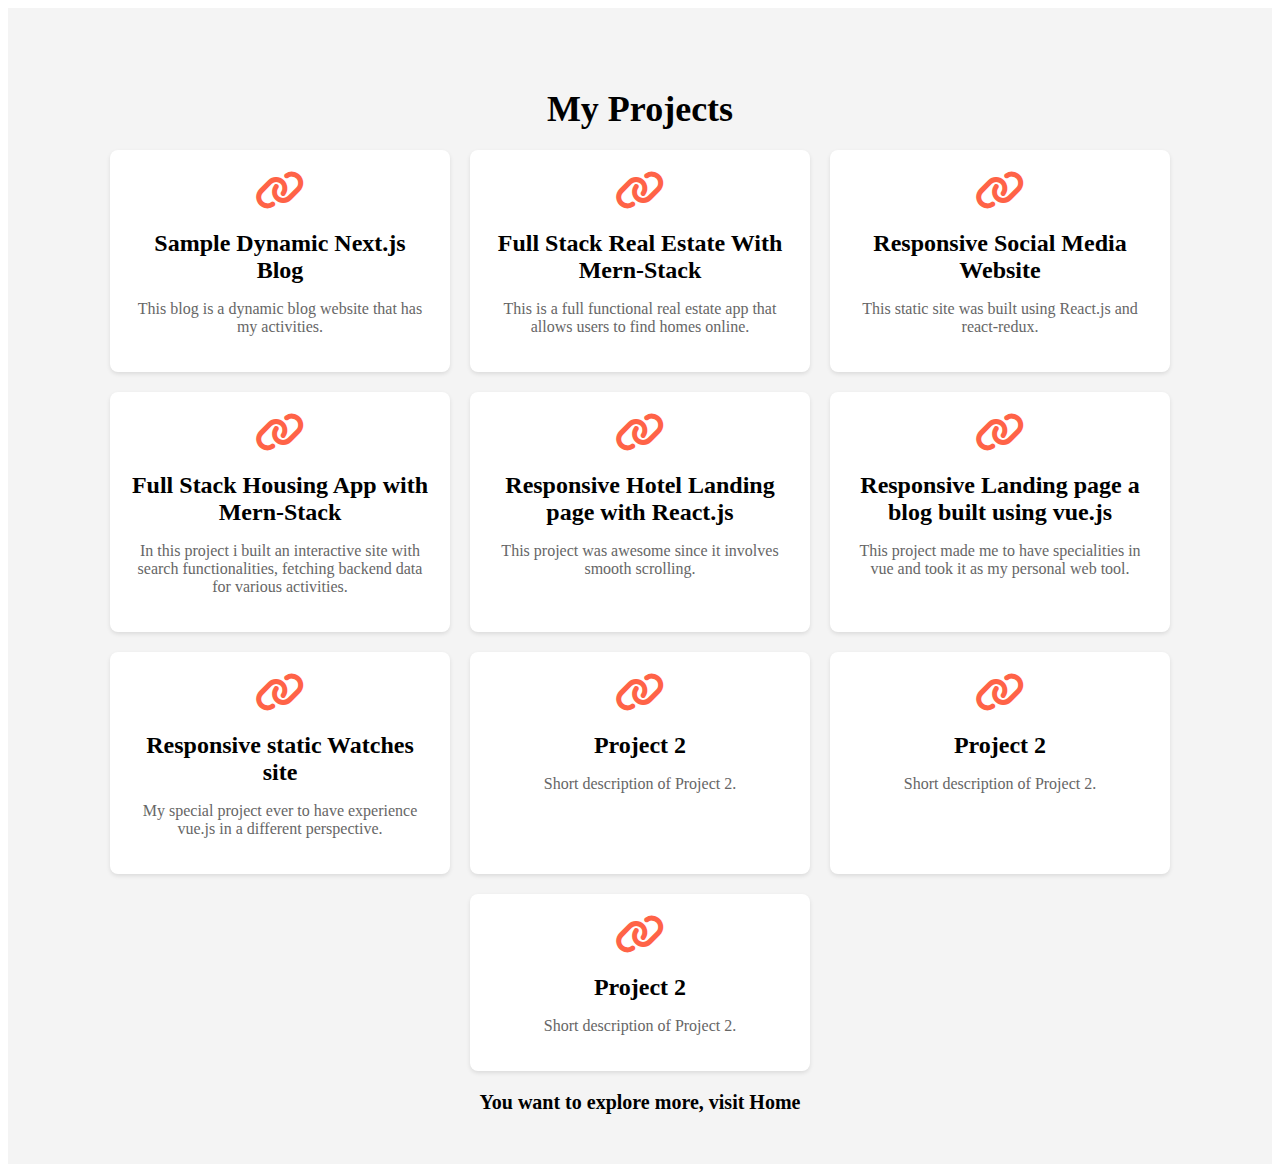
==== about/projects/projects.html @ ba5b31ff "added my external projects" ====
<!DOCTYPE html>
<html lang="en">
<head>
    <!-- Meta information about the page -->
    <meta charset="UTF-8">
    <meta name="viewport" content="width=device-width, initial-scale=1.0">
    <title>My Works</title>
    <!-- Link to the external stylesheet -->
    <link rel="stylesheet" href="./projects.css">
    <!-- Link to FontAwesome for icons -->
    <link rel="stylesheet" href="https://cdnjs.cloudflare.com/ajax/libs/font-awesome/6.0.0-beta3/css/all.min.css">
</head>
<body>
    <!-- Navigation bar -->
    <nav class="navbar">
        
        
        
        
    </nav>

    <!-- Projects section -->
    <section class="projects">
        <h2>My Projects</h2>
        <div class="projects-grid">
            <div class="project-card">
                <a href="https://real-estate-website-3q69.vercel.app/" target="_blank">
                    <i class="fas fa-link card-icon"></i>
                    <h3>Sample Dynamic Next.js Blog</h3>
                    <p>This blog is a dynamic blog website that has my activities.</p>
                </a>
            </div>
            <div class="project-card">
                <a href="https://real-estate-front-lime.vercel.app/" target="_blank">
                    <i class="fas fa-link card-icon"></i>
                    <h3>Full Stack Real Estate With Mern-Stack</h3>
                    <p>This is a full functional real estate app that allows users to find homes online.</p>
                </a>
            </div>

            <div class="project-card">
                <a href="https://mern-social-media-zeta.vercel.app/" target="_blank">
                    <i class="fas fa-link card-icon"></i>
                    <h3>Responsive Social Media Website</h3>
                    <p>This static site was built using React.js and react-redux.</p>
                </a>
            </div>

            <div class="project-card">
                <a href="https://estate.100jsprojects.com/" target="_blank">
                    <i class="fas fa-link card-icon"></i>
                    <h3>Full Stack Housing App with Mern-Stack</h3>
                    <p>In this project i built an interactive site with search functionalities, fetching backend data for various activities.</p>
                </a>
            </div>

            <div class="project-card">
                <a href="https://hotel-responsive-website-design.vercel.app/" target="_blank">
                    <i class="fas fa-link card-icon"></i>
                    <h3>Responsive Hotel Landing page with React.js</h3>
                    <p>This project was awesome since it involves smooth scrolling.</p>
                </a>
            </div>

            <div class="project-card">
                <a href="https://responsive-design-template.vercel.app/" target="_blank">
                    <i class="fas fa-link card-icon"></i>
                    <h3>Responsive Landing page a blog built using vue.js</h3>
                    <p>This project made me to have specialities in vue and took it as my personal web tool.</p>
                </a>
            </div>

            <div class="project-card">
                <a href="https://shop-watches.vercel.app/" target="_blank">
                    <i class="fas fa-link card-icon"></i>
                    <h3>Responsive static Watches site</h3>
                    <p>My special project ever to have experience vue.js in a different perspective.</p>
                </a>
            </div>

            <div class="project-card">
                <a href="https://project2.example.com" target="_blank">
                    <i class="fas fa-link card-icon"></i>
                    <h3>Project 2</h3>
                    <p>Short description of Project 2.</p>
                </a>
            </div>

            <div class="project-card">
                <a href="https://project2.example.com" target="_blank">
                    <i class="fas fa-link card-icon"></i>
                    <h3>Project 2</h3>
                    <p>Short description of Project 2.</p>
                </a>
            </div>

            <div class="project-card">
                <a href="https://project2.example.com" target="_blank">
                    <i class="fas fa-link card-icon"></i>
                    <h3>Project 2</h3>
                    <p>Short description of Project 2.</p>
                </a>
            </div>
            <!-- Repeat for all 8 projects -->
        </div>



        <div class="explore-more">
            <a href="/index.html" class="explore-link"><b>You want to explore more, visit Home</b></a>
        </div>
    </section>


    <script>
        const hamburger = document.getElementById('hamburger');
        const navbarLinks = document.getElementById('navbar-links');

        hamburger.addEventListener('click', () => {
            navbarLinks.classList.toggle('active');
        });
    </script>
</body>
</html>
---- about/projects/projects.css ----
.projects {
  padding: 50px 20px;
  background-color: #f4f4f4;
  text-align: center;
}

.projects h2 {
  font-size: 36px;
  margin-bottom: 20px;
}

.projects-grid {
  display: flex;
  flex-wrap: wrap;
  justify-content: center;
  gap: 20px;
}

.project-card {
  background-color: #ffffff;
  padding: 20px;
  border-radius: 8px;
  box-shadow: 0 2px 4px rgba(0, 0, 0, 0.1);
  width: 300px;
  text-align: center;
  transition: transform 0.3s;
}

.project-card:hover {
  transform: translateY(-5px);
}

.project-card a {
  text-decoration: none;
  color: inherit;
}

.project-card h3 {
  font-size: 24px;
  margin: 10px 0;
}

.project-card p {
  font-size: 16px;
  color: #666;
}

.card-icon {
  font-size: 40px;
  color: #ff6347; /* Adjust color as needed */
  margin-bottom: 10px;
}

.navbar-left,
.navbar-center,
.navbar-right {
  display: flex;
  align-items: center;
}

/* Add this to your existing CSS file */
.explore-more {
  text-align: center;
  margin-top: 20px;
}

.explore-link {
  font-size: 20px;
  font-weight: bold;
  color: #000;
  text-decoration: none;
}

.explore-link:hover {
  text-decoration: underline;
}
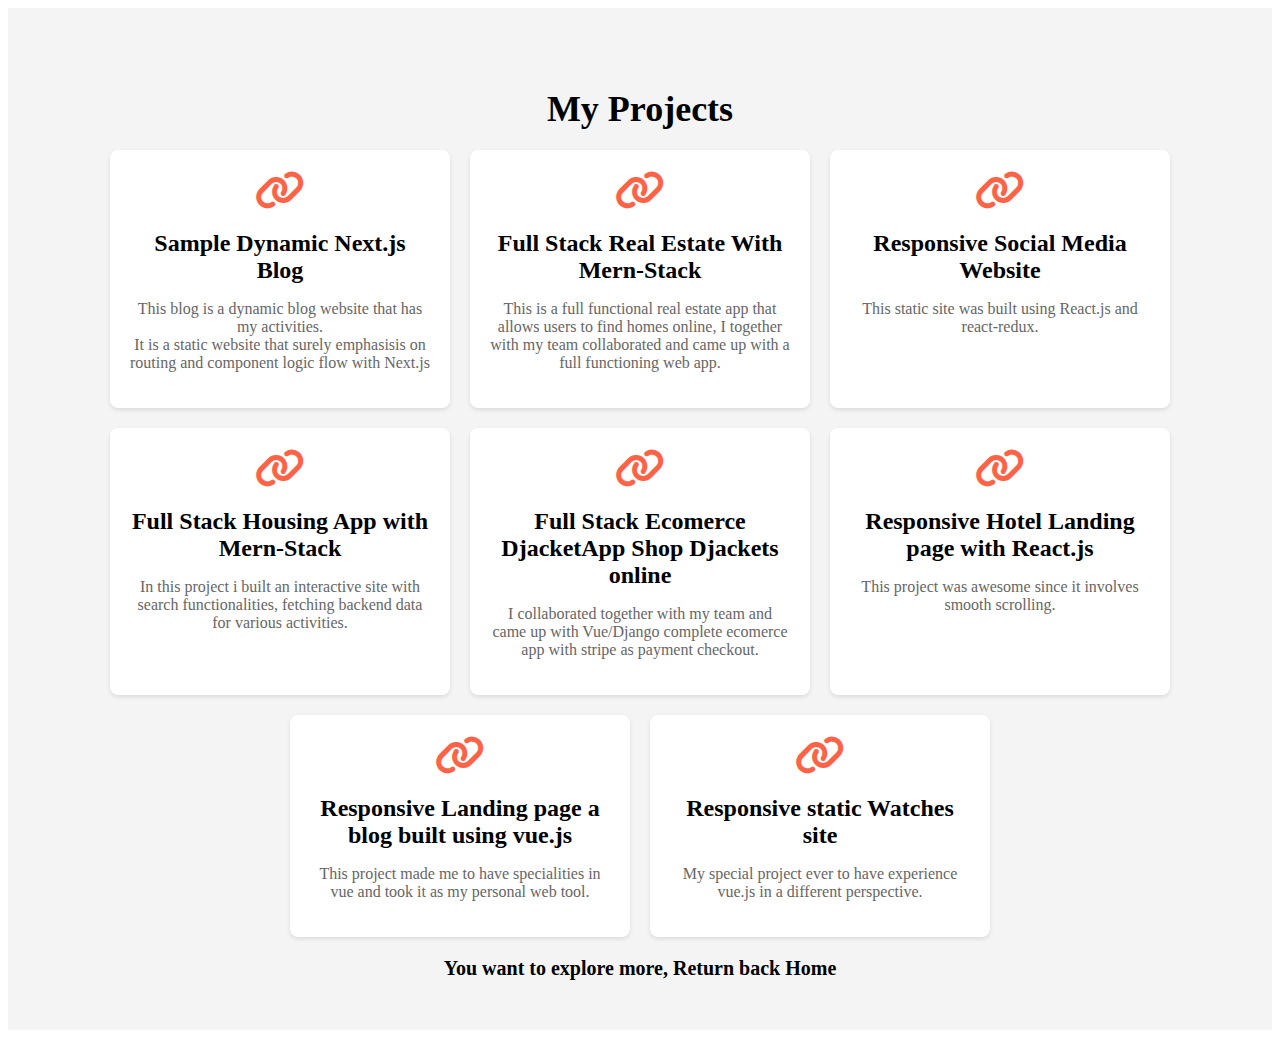
==== commit 6335740b: "added a project" ====
--- a/about/projects/projects.html
+++ b/about/projects/projects.html
@@ -27,14 +27,14 @@
                 <a href="https://real-estate-website-3q69.vercel.app/" target="_blank">
                     <i class="fas fa-link card-icon"></i>
                     <h3>Sample Dynamic Next.js Blog</h3>
-                    <p>This blog is a dynamic blog website that has my activities.</p>
+                    <p>This blog is a dynamic blog website that has my activities.<br> It is a static website that surely emphasisis on routing and component logic flow with Next.js</p>
                 </a>
             </div>
             <div class="project-card">
                 <a href="https://real-estate-front-lime.vercel.app/" target="_blank">
                     <i class="fas fa-link card-icon"></i>
                     <h3>Full Stack Real Estate With Mern-Stack</h3>
-                    <p>This is a full functional real estate app that allows users to find homes online.</p>
+                    <p>This is a full functional real estate app that allows users to find homes online, I together with my team collaborated and came up with a full functioning web app.</p>
                 </a>
             </div>
 
@@ -53,6 +53,16 @@
                     <p>In this project i built an interactive site with search functionalities, fetching backend data for various activities.</p>
                 </a>
             </div>
+            <div class="project-card">
+                 <a href="https://zentea.ch/" target="_blank">
+                    <i class="fas fa-link card-icon"></i>
+                    <h3>Full Stack Ecomerce DjacketApp Shop Djackets online</h3>
+                    <p>I collaborated together with my team and came up with Vue/Django complete ecomerce app with stripe as payment checkout.</p>
+                </a>
+            </div>
+
+
+           
 
             <div class="project-card">
                 <a href="https://hotel-responsive-website-design.vercel.app/" target="_blank">
@@ -78,36 +88,15 @@
                 </a>
             </div>
 
-            <div class="project-card">
-                <a href="https://project2.example.com" target="_blank">
-                    <i class="fas fa-link card-icon"></i>
-                    <h3>Project 2</h3>
-                    <p>Short description of Project 2.</p>
-                </a>
-            </div>
-
-            <div class="project-card">
-                <a href="https://project2.example.com" target="_blank">
-                    <i class="fas fa-link card-icon"></i>
-                    <h3>Project 2</h3>
-                    <p>Short description of Project 2.</p>
-                </a>
-            </div>
-
-            <div class="project-card">
-                <a href="https://project2.example.com" target="_blank">
-                    <i class="fas fa-link card-icon"></i>
-                    <h3>Project 2</h3>
-                    <p>Short description of Project 2.</p>
-                </a>
-            </div>
+            
+            
             <!-- Repeat for all 8 projects -->
         </div>
 
 
 
         <div class="explore-more">
-            <a href="/index.html" class="explore-link"><b>You want to explore more, visit Home</b></a>
+            <a href="/index.html" class="explore-link"><b>You want to explore more, Return back Home</b></a>
         </div>
     </section>
 
